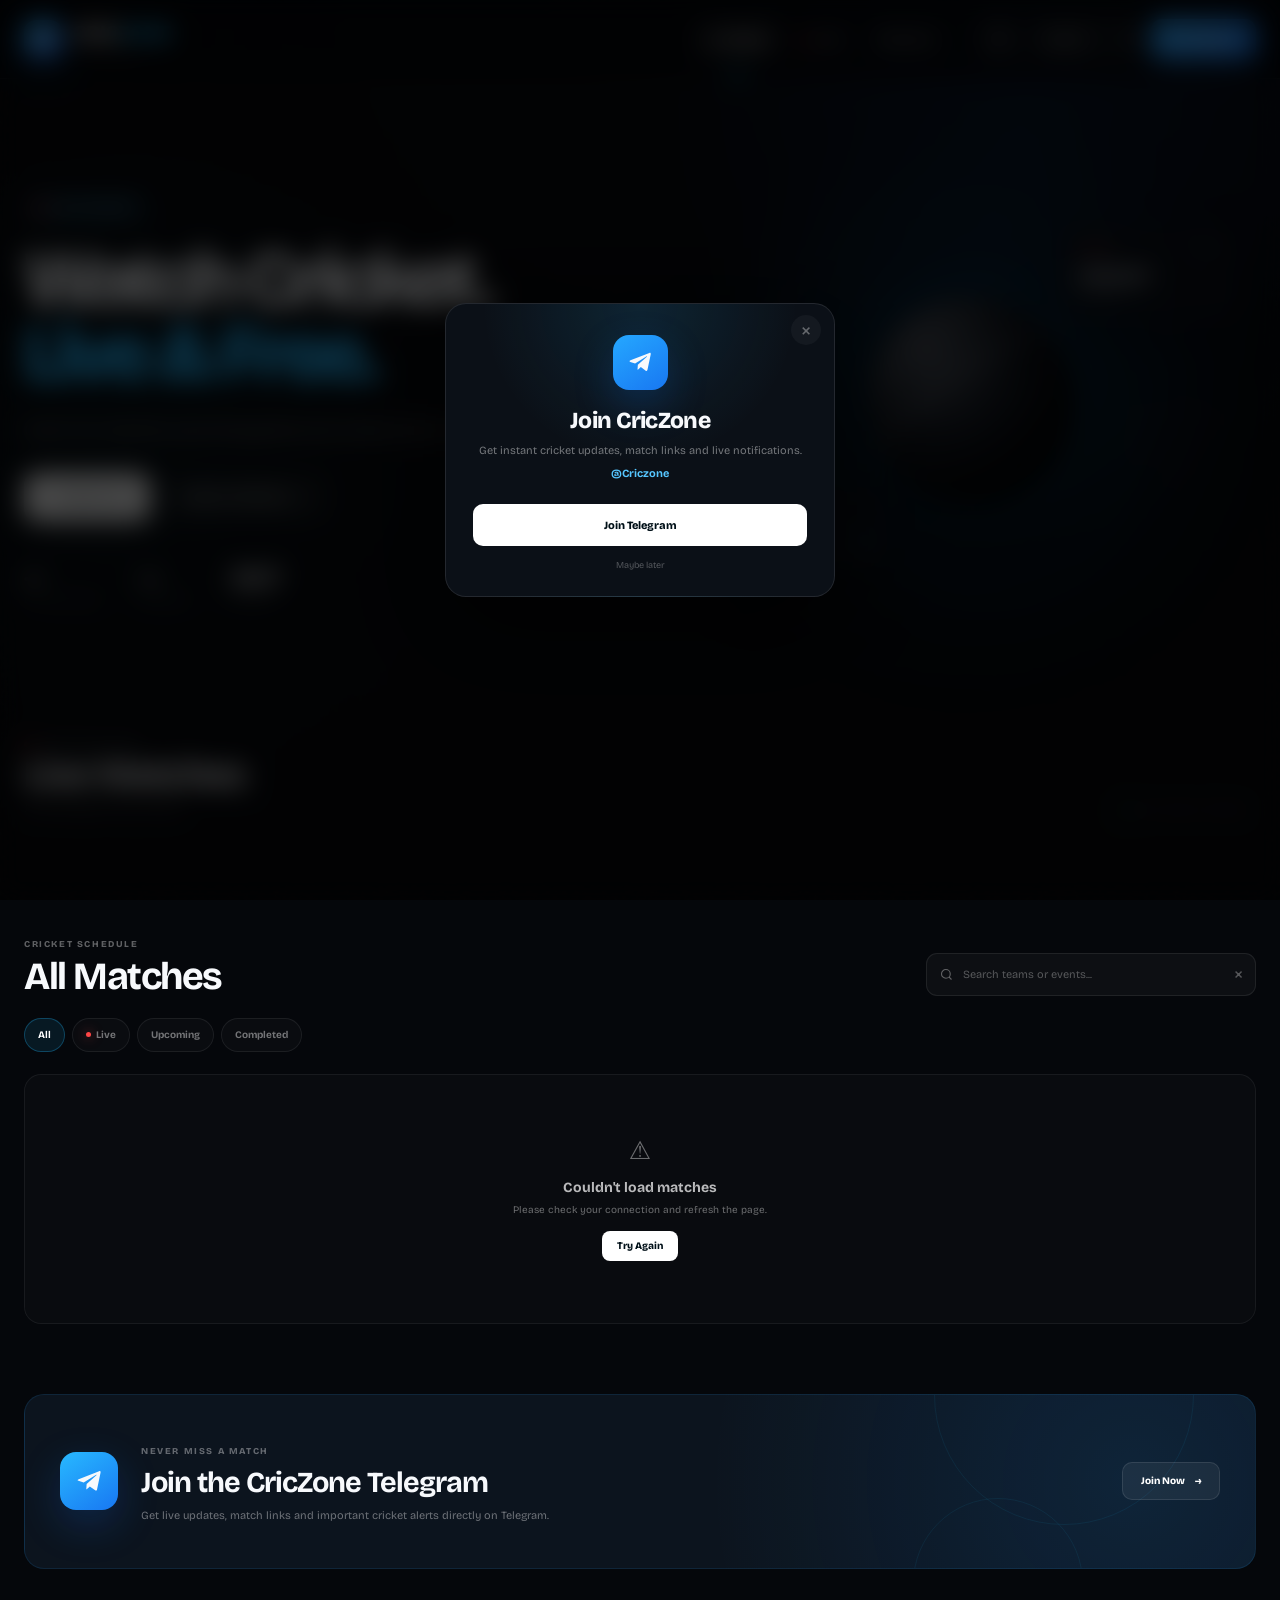
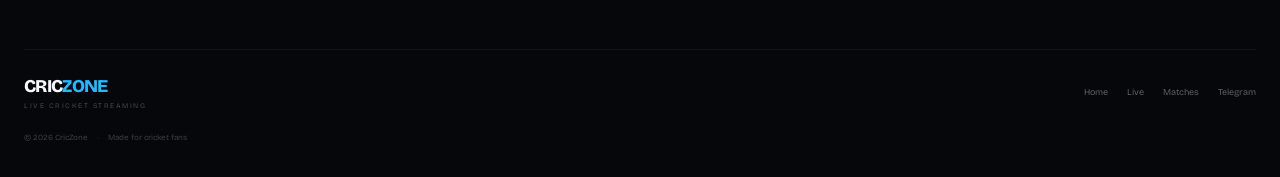
==== index.html @ 44eb7a5b "Add files via upload" ====
﻿<!DOCTYPE html>
<html lang="en">
<head>
  <meta charset="UTF-8">
  <meta name="viewport" content="width=device-width, initial-scale=1.0">

  <meta name="theme-color" content="#07111f">
  <meta name="description" content="CricZone - Live Cricket Streaming">

  <title>CricZone — Live Cricket</title>

  <!-- Fonts -->
  <link rel="preconnect" href="https://fonts.googleapis.com">
  <link rel="preconnect" href="https://fonts.gstatic.com" crossorigin>

  <link
    href="https://fonts.googleapis.com/css2?family=Bricolage+Grotesque:opsz,wght@12..96,400;12..96,500;12..96,600;12..96,700;12..96,800&display=swap"
    rel="stylesheet"
  >

  <!-- Main stylesheet -->
  <link rel="stylesheet" href="style.css">
</head>

<body>

  <!-- =====================================================
       BACKGROUND
  ====================================================== -->

  <div class="site-bg">
    <div class="bg-image"></div>
    <div class="bg-gradient"></div>
    <div class="bg-noise"></div>
  </div>


  <!-- =====================================================
       APP
  ====================================================== -->

  <div class="app">


    <!-- ===================================================
         HEADER
    ==================================================== -->

    <header class="topbar">

      <div class="topbar-inner">

        <!-- Brand -->
        <a href="index.html" class="brand" aria-label="CricZone Home">

          <div class="brand-mark">
            <span class="brand-ball"></span>
          </div>

          <div class="brand-text">
            <span class="brand-name">CRIC<span>ZONE</span></span>
            <small>LIVE CRICKET</small>
          </div>

        </a>


        <!-- Desktop Navigation -->
        <nav class="main-nav">

          <a href="#home" class="nav-link active">
            <span class="nav-icon">⌂</span>
            Home
          </a>

          <a href="#live" class="nav-link">
            <span class="live-dot"></span>
            Live
          </a>

          <a href="#matches" class="nav-link">
            Matches
          </a>

        </nav>


        <!-- Header Actions -->
        <div class="header-actions">

          <button
            class="icon-btn"
            id="headerSearchBtn"
            type="button"
            aria-label="Search"
          >
            <svg viewBox="0 0 24 24" fill="none">
              <circle cx="11" cy="11" r="7"></circle>
              <path d="M20 20L16.2 16.2"></path>
            </svg>
          </button>


          <select
            class="language-select"
            id="langSelect"
            aria-label="Language"
          >
            <option value="en">English</option>
            <option value="hi">हिन्दी</option>
            <option value="bn">বাংলা</option>
            <option value="ta">தமிழ்</option>
            <option value="te">తెలుగు</option>
            <option value="ml">മലയാളം</option>
            <option value="kn">ಕನ್ನಡ</option>
            <option value="mr">मराठी</option>
            <option value="gu">ગુજરાતી</option>
            <option value="pa">ਪੰਜਾਬੀ</option>
            <option value="or">ଓଡ଼ିଆ</option>
            <option value="as">অসমীয়া</option>
            <option value="ur">اردو</option>
          </select>


          <button
            class="telegram-btn"
            id="joinTelegramBtn"
            type="button"
          >
            <svg viewBox="0 0 24 24" fill="currentColor">
              <path d="M21.8 4.2L18.7 19c-.23 1.04-.84 1.3-1.7.81l-4.68-3.45-2.26 2.18c-.25.25-.46.46-.94.46l.34-4.77 8.68-7.84c.38-.34-.08-.53-.59-.19L6.82 12.85 2.18 11.4c-1.01-.32-1.03-1.01.21-1.5L20.52 2.8c.86-.32 1.61.2 1.28 1.4Z"/>
            </svg>

            <span>Telegram</span>
          </button>

        </div>

      </div>

    </header>



    <!-- ===================================================
         HERO
    ==================================================== -->

    <main id="home">

      <section class="hero">

        <div class="hero-content">

          <div class="hero-badge">
            <span class="hero-live-dot"></span>
            LIVE CRICKET
          </div>

          <h1>
            Watch Cricket.<br>
            <span>Live &amp; Free.</span>
          </h1>

          <p>
            Catch live matches, upcoming games and cricket action
            all in one place.
          </p>


          <div class="hero-actions">

            <a href="#live" class="hero-primary">
              <span class="play-small">▶</span>
              Watch Live
            </a>

            <a href="#matches" class="hero-secondary">
              Explore Matches
              <span>→</span>
            </a>

          </div>


          <div class="hero-stats">

            <div class="hero-stat">
              <strong id="heroLiveCount">—</strong>
              <span>Live Matches</span>
            </div>

            <div class="hero-stat-divider"></div>

            <div class="hero-stat">
              <strong id="heroMatchCount">—</strong>
              <span>Matches</span>
            </div>

            <div class="hero-stat-divider"></div>

            <div class="hero-stat">
              <strong>24/7</strong>
              <span>Cricket</span>
            </div>

          </div>

        </div>


        <!-- Hero visual -->
        <div class="hero-visual">

          <div class="hero-glow"></div>

          <div class="hero-orbit orbit-one"></div>
          <div class="hero-orbit orbit-two"></div>

          <div class="hero-ball">
            <div class="ball-seam"></div>
          </div>

          <div class="floating-card card-live">

            <div class="floating-card-top">
              <span class="mini-live">
                <i></i>
                LIVE
              </span>

              <span>NOW</span>
            </div>

            <div class="floating-match">
              <strong>CRICKET</strong>
              <small>Live Match</small>
            </div>

          </div>


          <div class="floating-card card-score">

            <span class="score-label">CRICKET LIVE</span>

            <strong>WATCH</strong>

            <span class="score-arrow">↗</span>

          </div>

        </div>

      </section>



      <!-- =================================================
           LIVE SECTION
      ================================================== -->

      <section class="content-section" id="live">

        <div class="section-heading">

          <div>
            <div class="section-kicker">
              <span class="section-live-dot"></span>
              HAPPENING NOW
            </div>

            <h2>Live Matches</h2>

            <p>
              Jump straight into the action.
            </p>
          </div>


          <div class="last-update-wrap">

            <span class="update-dot"></span>

            <span id="lastUpdate">
              LAST UPDATE: LOADING...
            </span>

          </div>

        </div>


        <div class="featured-live" id="featuredLive">

          <div class="featured-placeholder">
            <div class="skeleton-line large"></div>
            <div class="skeleton-line"></div>
          </div>

        </div>

      </section>



      <!-- =================================================
           SEARCH / FILTER BAR
      ================================================== -->

      <section class="matches-section" id="matches">

        <div class="matches-toolbar">

          <div class="matches-title">

            <span class="section-kicker">
              CRICKET SCHEDULE
            </span>

            <h2>All Matches</h2>

          </div>


          <div class="toolbar-right">

            <div class="search-wrap" id="searchWrap">

              <svg
                viewBox="0 0 24 24"
                fill="none"
                aria-hidden="true"
              >
                <circle cx="11" cy="11" r="7"></circle>
                <path d="M20 20L16.2 16.2"></path>
              </svg>

              <input
                type="text"
                id="searchInput"
                placeholder="Search teams or events..."
                autocomplete="off"
              >

              <button
                class="search-clear"
                id="searchClear"
                type="button"
                aria-label="Clear search"
              >
                ×
              </button>

            </div>

          </div>

        </div>


        <!-- Match filters -->
        <div class="filter-row">

          <button
            class="filter-btn active"
            type="button"
            data-filter="all"
          >
            All
          </button>

          <button
            class="filter-btn"
            type="button"
            data-filter="live"
          >
            <span class="filter-live-dot"></span>
            Live
          </button>

          <button
            class="filter-btn"
            type="button"
            data-filter="upcoming"
          >
            Upcoming
          </button>

          <button
            class="filter-btn"
            type="button"
            data-filter="completed"
          >
            Completed
          </button>

        </div>


        <!-- =================================================
             MATCH GRID
        ================================================== -->

        <div
          id="matchesGrid"
          class="matches-grid"
        >

          <div class="loading-state">

            <div class="loading-spinner"></div>

            <strong>Loading matches...</strong>

            <span>
              Fetching the latest cricket schedule
            </span>

          </div>

        </div>

      </section>



      <!-- =================================================
           TELEGRAM CTA
      ================================================== -->

      <section class="telegram-section">

        <div class="telegram-card">

          <div class="telegram-decoration telegram-decoration-one"></div>
          <div class="telegram-decoration telegram-decoration-two"></div>

          <div class="telegram-icon">

            <svg viewBox="0 0 24 24" fill="currentColor">
              <path d="M21.8 4.2L18.7 19c-.23 1.04-.84 1.3-1.7.81l-4.68-3.45-2.26 2.18c-.25.25-.46.46-.94.46l.34-4.77 8.68-7.84c.38-.34-.08-.53-.59-.19L6.82 12.85 2.18 11.4c-1.01-.32-1.03-1.01.21-1.5L20.52 2.8c.86-.32 1.61.2 1.28 1.4Z"/>
            </svg>

          </div>


          <div class="telegram-content">

            <span class="section-kicker">
              NEVER MISS A MATCH
            </span>

            <h2>
              Join the CricZone Telegram
            </h2>

            <p>
              Get live updates, match links and important cricket
              alerts directly on Telegram.
            </p>

          </div>


          <a
            href="https://t.me/+MueCDjlpoS8yNmJl"
            target="_blank"
            rel="noopener noreferrer"
            class="telegram-cta"
          >
            Join Now
            <span>→</span>
          </a>

        </div>

      </section>

    </main>



    <!-- ===================================================
         FOOTER
    ==================================================== -->

    <footer class="footer">

      <div class="footer-top">

        <a href="index.html" class="footer-brand">
          <span class="footer-brand-name">
            CRIC<span>ZONE</span>
          </span>

          <small>
            LIVE CRICKET STREAMING
          </small>
        </a>


        <div class="footer-links">

          <a href="#home">Home</a>
          <a href="#live">Live</a>
          <a href="#matches">Matches</a>

          <a
            href="https://t.me/+MueCDjlpoS8yNmJl"
            target="_blank"
            rel="noopener noreferrer"
          >
            Telegram
          </a>

        </div>

      </div>


      <div class="footer-bottom">

        <span>
          © <span id="currentYear"></span> CricZone
        </span>

        <span class="footer-separator">•</span>

        <span>
          Made for cricket fans
        </span>

      </div>

    </footer>

  </div>



  <!-- =====================================================
       TELEGRAM POPUP
  ====================================================== -->

  <div
    class="popup-overlay hidden"
    id="telegramModal"
    aria-hidden="true"
  >

    <div class="popup-wrap">

      <div class="popup-box">

        <button
          class="popup-close"
          id="popupClose"
          type="button"
          aria-label="Close"
        >
          ×
        </button>


        <div class="popup-icon">

          <svg viewBox="0 0 24 24" fill="currentColor">
            <path d="M21.8 4.2L18.7 19c-.23 1.04-.84 1.3-1.7.81l-4.68-3.45-2.26 2.18c-.25.25-.46.46-.94.46l.34-4.77 8.68-7.84c.38-.34-.08-.53-.59-.19L6.82 12.85 2.18 11.4c-1.01-.32-1.03-1.01.21-1.5L20.52 2.8c.86-.32 1.61.2 1.28 1.4Z"/>
          </svg>

        </div>


        <div class="popup-title">
          Join CricZone
        </div>

        <div class="popup-text">

          Get instant cricket updates,
          match links and live notifications.

          <strong>
            @Criczone
          </strong>

        </div>


        <a
          class="popup-join"
          id="joinButton"
          href="https://t.me/+MueCDjlpoS8yNmJl"
          target="_blank"
          rel="noopener noreferrer"
        >
          Join Telegram
        </a>


        <button
          class="popup-skip"
          id="closeButton"
          type="button"
        >
          Maybe later
        </button>

      </div>

    </div>

  </div>



  <!-- =====================================================
       TRANSLATION INDICATOR
  ====================================================== -->

  <div
    class="translate-indicator"
    id="translateIndicator"
  >

    <span class="translate-spinner"></span>

    <span id="translateMsg">
      Translating...
    </span>

  </div>



  <!-- =====================================================
       SCRIPTS
  ====================================================== -->

  <script src="app.js" defer></script>

</body>
</html>
---- style.css ----
﻿/* =========================================================
   CRICZONE
   GLOBAL STYLESHEET
   style.css
========================================================= */


/* =========================================================
   RESET
========================================================= */

* {
  box-sizing: border-box;
  margin: 0;
  padding: 0;
}

html {
  scroll-behavior: smooth;
}

body {
  min-height: 100vh;
  font-family: "Bricolage Grotesque", system-ui, sans-serif;
  background: #05070b;
  color: #f7f9fc;
  overflow-x: hidden;
  -webkit-font-smoothing: antialiased;
}

body.modal-open {
  overflow: hidden;
}

button,
input,
select {
  font: inherit;
}

button,
a {
  -webkit-tap-highlight-color: transparent;
}

button {
  border: 0;
  cursor: pointer;
}

a {
  color: inherit;
  text-decoration: none;
}


/* =========================================================
   GLOBAL BACKGROUND
========================================================= */

.site-bg {
  position: fixed;
  inset: 0;
  z-index: -10;
  pointer-events: none;
  overflow: hidden;
  background:
    radial-gradient(
      circle at 80% 15%,
      rgba(30, 120, 255, .13),
      transparent 30%
    ),
    radial-gradient(
      circle at 10% 55%,
      rgba(0, 198, 255, .07),
      transparent 28%
    ),
    #05070b;
}

.bg-image {
  position: absolute;
  inset: 0;
  opacity: .16;
  background:
    radial-gradient(
      circle at 50% 0%,
      rgba(255,255,255,.05),
      transparent 35%
    );
}

.bg-gradient {
  position: absolute;
  inset: 0;
  background:
    linear-gradient(
      180deg,
      rgba(5,7,11,0) 0%,
      #05070b 92%
    );
}

.bg-noise {
  position: absolute;
  inset: 0;
  opacity: .035;
  background-image:
    url("data:image/svg+xml,%3Csvg viewBox='0 0 180 180' xmlns='http://www.w3.org/2000/svg'%3E%3Cfilter id='n'%3E%3CfeTurbulence type='fractalNoise' baseFrequency='.85' numOctaves='4' stitchTiles='stitch'/%3E%3C/filter%3E%3Crect width='100%25' height='100%25' filter='url(%23n)' opacity='.7'/%3E%3C/svg%3E");
}


/* =========================================================
   APP
========================================================= */

.app {
  position: relative;
  min-height: 100vh;
}


/* =========================================================
   HEADER
========================================================= */

.topbar {
  position: sticky;
  top: 0;
  z-index: 100;
  width: 100%;
  border-bottom: 1px solid rgba(255,255,255,.07);
  background: rgba(5,7,11,.76);
  backdrop-filter: blur(22px);
  -webkit-backdrop-filter: blur(22px);
}

.topbar-inner {
  width: min(1440px, calc(100% - 48px));
  min-height: 78px;
  margin: auto;
  display: flex;
  align-items: center;
  justify-content: space-between;
  gap: 28px;
}


/* =========================================================
   BRAND
========================================================= */

.brand {
  display: inline-flex;
  align-items: center;
  gap: 11px;
  flex-shrink: 0;
}

.brand-mark,
.player-brand-mark {
  width: 38px;
  height: 38px;
  position: relative;
  display: grid;
  place-items: center;
  border-radius: 12px;
  overflow: hidden;
  background:
    linear-gradient(
      145deg,
      #18b9ff,
      #1766ff
    );
  box-shadow:
    0 10px 35px rgba(24,139,255,.25);
}

.brand-mark::before,
.player-brand-mark::before {
  content: "";
  position: absolute;
  inset: 5px;
  border: 1px solid rgba(255,255,255,.35);
  border-radius: 50%;
}

.brand-ball {
  width: 14px;
  height: 14px;
  border-radius: 50%;
  position: relative;
  background: #fff;
  box-shadow: 0 2px 7px rgba(0,0,0,.2);
}

.brand-ball::after {
  content: "";
  position: absolute;
  width: 18px;
  height: 4px;
  left: -2px;
  top: 5px;
  border-top: 1.5px solid #1766ff;
  border-radius: 50%;
  transform: rotate(-35deg);
}

.brand-text {
  display: flex;
  flex-direction: column;
  line-height: 1;
}

.brand-name,
.footer-brand-name,
.player-brand-text {
  font-size: 21px;
  font-weight: 800;
  letter-spacing: -.7px;
}

.brand-name span,
.footer-brand-name span,
.player-brand-text span {
  color: #22baff;
}

.brand-text small {
  margin-top: 5px;
  font-size: 7px;
  letter-spacing: 2px;
  color: rgba(255,255,255,.42);
}


/* =========================================================
   NAV
========================================================= */

.main-nav {
  display: flex;
  align-items: center;
  gap: 5px;
  margin-left: auto;
}

.nav-link {
  position: relative;
  padding: 10px 15px;
  color: rgba(255,255,255,.56);
  font-size: 14px;
  font-weight: 600;
  border-radius: 10px;
  transition: .25s ease;
}

.nav-link:hover,
.nav-link.active {
  color: #fff;
  background: rgba(255,255,255,.06);
}

.nav-link.active::after {
  content: "";
  position: absolute;
  left: 50%;
  bottom: -17px;
  width: 20px;
  height: 2px;
  transform: translateX(-50%);
  border-radius: 10px;
  background: #25b9ff;
  box-shadow: 0 0 15px #25b9ff;
}

.nav-icon {
  margin-right: 4px;
}

.live-dot,
.filter-live-dot,
.section-live-dot,
.status-dot-mini,
.update-dot {
  display: inline-block;
  width: 6px;
  height: 6px;
  margin-right: 5px;
  border-radius: 50%;
  background: #ff4646;
  box-shadow: 0 0 12px rgba(255,70,70,.7);
}


/* =========================================================
   HEADER ACTIONS
========================================================= */

.header-actions {
  display: flex;
  align-items: center;
  gap: 9px;
}

.icon-btn,
.player-top-btn {
  width: 40px;
  height: 40px;
  display: grid;
  place-items: center;
  color: rgba(255,255,255,.72);
  border: 1px solid rgba(255,255,255,.09);
  border-radius: 12px;
  background: rgba(255,255,255,.045);
  transition: .25s ease;
}

.icon-btn:hover,
.player-top-btn:hover {
  color: #fff;
  border-color: rgba(255,255,255,.2);
  background: rgba(255,255,255,.09);
}

.icon-btn svg,
.player-top-btn svg {
  width: 18px;
  height: 18px;
  stroke: currentColor;
  stroke-width: 1.8;
}

.language-select {
  height: 40px;
  padding: 0 30px 0 12px;
  color: rgba(255,255,255,.78);
  border: 1px solid rgba(255,255,255,.09);
  border-radius: 11px;
  outline: none;
  background: rgba(255,255,255,.045);
  font-size: 12px;
  cursor: pointer;
}

.language-select option {
  color: #111;
}

.telegram-btn {
  height: 40px;
  padding: 0 15px;
  display: inline-flex;
  align-items: center;
  gap: 7px;
  color: #fff;
  border-radius: 11px;
  background:
    linear-gradient(
      135deg,
      #25a8ff,
      #1877f2
    );
  box-shadow:
    0 9px 30px rgba(24,119,242,.18);
  font-size: 12px;
  font-weight: 700;
  transition: .25s ease;
}

.telegram-btn:hover {
  transform: translateY(-2px);
  box-shadow:
    0 13px 35px rgba(24,119,242,.3);
}

.telegram-btn svg {
  width: 15px;
  height: 15px;
}


/* =========================================================
   HERO
========================================================= */

.hero {
  width: min(1440px, calc(100% - 48px));
  min-height: 610px;
  margin: auto;
  display: grid;
  grid-template-columns: 1.05fr .95fr;
  align-items: center;
  gap: 30px;
  padding: 70px 0 65px;
}

.hero-content {
  position: relative;
  z-index: 2;
  max-width: 690px;
}

.hero-badge {
  width: max-content;
  display: inline-flex;
  align-items: center;
  padding: 8px 12px;
  margin-bottom: 20px;
  color: #8ddcff;
  border: 1px solid rgba(35,185,255,.18);
  border-radius: 999px;
  background: rgba(20,164,255,.07);
  font-size: 10px;
  font-weight: 800;
  letter-spacing: 1.6px;
}

.hero-live-dot {
  width: 7px;
  height: 7px;
  margin-right: 7px;
  border-radius: 50%;
  background: #ff4b55;
  box-shadow: 0 0 13px #ff4b55;
  animation: pulseDot 1.5s infinite;
}

.hero h1 {
  max-width: 720px;
  font-size: clamp(52px, 6.2vw, 92px);
  line-height: .93;
  letter-spacing: -4.5px;
  font-weight: 800;
}

.hero h1 span {
  color: #26b9ff;
  text-shadow: 0 0 40px rgba(38,185,255,.14);
}

.hero-content > p {
  max-width: 560px;
  margin-top: 25px;
  color: rgba(255,255,255,.56);
  font-size: 16px;
  line-height: 1.7;
}

.hero-actions {
  display: flex;
  align-items: center;
  gap: 12px;
  margin-top: 30px;
}

.hero-primary,
.hero-secondary {
  min-height: 48px;
  padding: 0 19px;
  display: inline-flex;
  align-items: center;
  justify-content: center;
  gap: 9px;
  border-radius: 12px;
  font-size: 13px;
  font-weight: 750;
  transition: .25s ease;
}

.hero-primary {
  color: #00111a;
  background: #fff;
  box-shadow: 0 12px 35px rgba(255,255,255,.08);
}

.hero-primary:hover {
  transform: translateY(-2px);
  box-shadow: 0 15px 40px rgba(255,255,255,.15);
}

.hero-secondary {
  color: rgba(255,255,255,.72);
  border: 1px solid rgba(255,255,255,.1);
  background: rgba(255,255,255,.035);
}

.hero-secondary:hover {
  color: #fff;
  background: rgba(255,255,255,.075);
}

.play-small {
  font-size: 11px;
}

.hero-stats {
  margin-top: 43px;
  display: flex;
  align-items: center;
  gap: 20px;
}

.hero-stat {
  display: flex;
  flex-direction: column;
  gap: 4px;
}

.hero-stat strong {
  font-size: 23px;
  font-weight: 800;
}

.hero-stat span {
  color: rgba(255,255,255,.4);
  font-size: 9px;
  text-transform: uppercase;
  letter-spacing: 1.2px;
}

.hero-stat-divider {
  width: 1px;
  height: 29px;
  background: rgba(255,255,255,.1);
}


/* =========================================================
   HERO VISUAL
========================================================= */

.hero-visual {
  position: relative;
  min-height: 500px;
  display: grid;
  place-items: center;
}

.hero-glow {
  position: absolute;
  width: 370px;
  height: 370px;
  border-radius: 50%;
  background: rgba(18,164,255,.13);
  filter: blur(70px);
}

.hero-orbit {
  position: absolute;
  border: 1px solid rgba(42,186,255,.14);
  border-radius: 50%;
  transform: rotate(-20deg);
}

.orbit-one {
  width: 390px;
  height: 230px;
  animation: orbitFloat 8s ease-in-out infinite;
}

.orbit-two {
  width: 300px;
  height: 420px;
  animation: orbitFloat 10s ease-in-out infinite reverse;
}

.hero-ball {
  position: relative;
  z-index: 2;
  width: 205px;
  height: 205px;
  border-radius: 50%;
  background:
    radial-gradient(
      circle at 30% 27%,
      #454b55,
      #10151d 43%,
      #05070a 75%
    );
  box-shadow:
    inset -20px -25px 45px rgba(0,0,0,.65),
    inset 12px 10px 30px rgba(255,255,255,.06),
    0 35px 90px rgba(0,0,0,.6),
    0 0 70px rgba(17,172,255,.12);
  animation: ballFloat 5s ease-in-out infinite;
}

.hero-ball::before {
  content: "";
  position: absolute;
  inset: 20px;
  border-radius: 50%;
  border: 2px solid rgba(255,255,255,.07);
}

.ball-seam {
  position: absolute;
  width: 245px;
  height: 55px;
  top: 75px;
  left: -20px;
  border-top: 2px solid rgba(255,255,255,.35);
  border-bottom: 2px solid rgba(255,255,255,.06);
  border-radius: 50%;
  transform: rotate(-35deg);
}

.floating-card {
  position: absolute;
  z-index: 4;
  padding: 14px;
  min-width: 170px;
  border: 1px solid rgba(255,255,255,.1);
  border-radius: 16px;
  background: rgba(12,16,23,.75);
  backdrop-filter: blur(18px);
  box-shadow: 0 25px 60px rgba(0,0,0,.3);
}

.card-live {
  top: 80px;
  right: 4%;
  animation: cardFloat 5.5s ease-in-out infinite;
}

.card-score {
  bottom: 85px;
  left: 5%;
  animation: cardFloat 6s ease-in-out infinite reverse;
}

.floating-card-top {
  display: flex;
  justify-content: space-between;
  color: rgba(255,255,255,.35);
  font-size: 8px;
  letter-spacing: 1px;
}

.mini-live {
  color: #ff5b63;
  font-weight: 800;
}

.mini-live i {
  display: inline-block;
  width: 5px;
  height: 5px;
  margin-right: 4px;
  border-radius: 50%;
  background: #ff5b63;
}

.floating-match {
  margin-top: 13px;
}

.floating-match strong {
  display: block;
  font-size: 17px;
}

.floating-match small {
  display: block;
  margin-top: 3px;
  color: rgba(255,255,255,.4);
  font-size: 9px;
}

.score-label {
  color: rgba(255,255,255,.35);
  font-size: 8px;
  letter-spacing: 1px;
}

.card-score strong {
  display: block;
  margin-top: 5px;
  font-size: 18px;
}

.score-arrow {
  position: absolute;
  right: 14px;
  bottom: 12px;
  color: #2bbaff;
}


/* =========================================================
   CONTENT
========================================================= */

.content-section,
.matches-section,
.telegram-section {
  width: min(1440px, calc(100% - 48px));
  margin: auto;
}

.content-section {
  padding: 25px 0 35px;
}

.section-heading {
  display: flex;
  align-items: flex-end;
  justify-content: space-between;
  gap: 25px;
  margin-bottom: 22px;
}

.section-kicker {
  color: rgba(255,255,255,.36);
  font-size: 9px;
  font-weight: 800;
  letter-spacing: 1.6px;
  text-transform: uppercase;
}

.section-heading h2,
.matches-title h2 {
  margin-top: 6px;
  font-size: clamp(26px, 3vw, 39px);
  line-height: 1;
  letter-spacing: -1.5px;
}

.section-heading p {
  margin-top: 8px;
  color: rgba(255,255,255,.4);
  font-size: 12px;
}

.last-update-wrap {
  display: flex;
  align-items: center;
  color: rgba(255,255,255,.32);
  font-size: 9px;
  letter-spacing: .8px;
}

.update-dot {
  width: 5px;
  height: 5px;
  background: #22bd7d;
  box-shadow: 0 0 10px rgba(34,189,125,.7);
}


/* =========================================================
   FEATURED LIVE
========================================================= */

.featured-live-card {
  position: relative;
  min-height: 255px;
  display: grid;
  grid-template-columns: 1.25fr 1fr;
  overflow: hidden;
  border: 1px solid rgba(255,255,255,.08);
  border-radius: 20px;
  background: #0b1017;
  box-shadow: 0 30px 80px rgba(0,0,0,.22);
}

.featured-image {
  position: relative;
  overflow: hidden;
}

.featured-image img {
  width: 100%;
  height: 100%;
  min-height: 255px;
  display: block;
  object-fit: cover;
}

.featured-image-overlay {
  position: absolute;
  inset: 0;
  background:
    linear-gradient(
      90deg,
      transparent 45%,
      #0b1017 100%
    );
}

.featured-live-content {
  position: relative;
  z-index: 2;
  align-self: center;
  padding: 35px;
}

.featured-live-label {
  display: flex;
  align-items: center;
  gap: 7px;
  color: #ff5c62;
  font-size: 9px;
  font-weight: 800;
  letter-spacing: 1.3px;
}

.featured-pulse {
  width: 6px;
  height: 6px;
  border-radius: 50%;
  background: #ff4c54;
  box-shadow: 0 0 12px #ff4c54;
  animation: pulseDot 1.3s infinite;
}

.featured-live-content h3 {
  margin-top: 13px;
  max-width: 450px;
  font-size: clamp(24px, 3vw, 36px);
  line-height: 1.05;
  letter-spacing: -1.3px;
}

.featured-live-content p {
  margin-top: 7px;
  color: rgba(255,255,255,.42);
  font-size: 12px;
}

.featured-meta {
  display: flex;
  gap: 14px;
  margin-top: 18px;
  color: rgba(255,255,255,.42);
  font-size: 10px;
}

.featured-meta span {
  display: inline-flex;
  align-items: center;
  gap: 5px;
}

.featured-meta svg {
  width: 11px;
  height: 11px;
}

.featured-watch-btn {
  margin-top: 21px;
  padding: 11px 16px;
  display: inline-flex;
  align-items: center;
  gap: 8px;
  color: #001018;
  border-radius: 10px;
  background: #fff;
  font-size: 11px;
  font-weight: 800;
  transition: .25s ease;
}

.featured-watch-btn:hover {
  transform: translateY(-2px);
}

.no-live-card {
  min-height: 130px;
  padding: 25px;
  display: flex;
  align-items: center;
  gap: 17px;
  border: 1px solid rgba(255,255,255,.07);
  border-radius: 17px;
  background: rgba(255,255,255,.025);
}

.no-live-icon {
  width: 50px;
  height: 50px;
  display: grid;
  place-items: center;
  border-radius: 14px;
  background: rgba(255,255,255,.05);
  font-size: 22px;
}

.no-live-card strong {
  display: block;
  font-size: 15px;
}

.no-live-card span {
  display: block;
  margin-top: 5px;
  color: rgba(255,255,255,.4);
  font-size: 11px;
}


/* =========================================================
   MATCHES
========================================================= */

.matches-section {
  padding: 60px 0;
}

.matches-toolbar {
  display: flex;
  align-items: flex-end;
  justify-content: space-between;
  gap: 20px;
}

.toolbar-right {
  width: min(330px, 100%);
}

.search-wrap {
  height: 43px;
  display: flex;
  align-items: center;
  gap: 9px;
  padding: 0 12px;
  border: 1px solid rgba(255,255,255,.08);
  border-radius: 11px;
  background: rgba(255,255,255,.035);
  transition: .25s ease;
}

.search-wrap:focus-within {
  border-color: rgba(37,185,255,.4);
  box-shadow: 0 0 0 3px rgba(37,185,255,.05);
}

.search-wrap > svg {
  width: 15px;
  height: 15px;
  flex-shrink: 0;
  stroke: rgba(255,255,255,.35);
  stroke-width: 1.8;
}

.search-wrap input {
  width: 100%;
  min-width: 0;
  border: 0;
  outline: 0;
  color: #fff;
  background: transparent;
  font-size: 11px;
}

.search-wrap input::placeholder {
  color: rgba(255,255,255,.3);
}

.search-clear {
  color: rgba(255,255,255,.3);
  background: none;
  font-size: 18px;
}

.filter-row {
  display: flex;
  gap: 7px;
  margin-top: 22px;
  margin-bottom: 22px;
  overflow-x: auto;
  scrollbar-width: none;
}

.filter-row::-webkit-scrollbar {
  display: none;
}

.filter-btn {
  height: 34px;
  padding: 0 13px;
  flex-shrink: 0;
  display: inline-flex;
  align-items: center;
  color: rgba(255,255,255,.43);
  border: 1px solid rgba(255,255,255,.07);
  border-radius: 999px;
  background: rgba(255,255,255,.025);
  font-size: 10px;
  font-weight: 700;
  transition: .2s ease;
}

.filter-btn:hover {
  color: #fff;
}

.filter-btn.active {
  color: #fff;
  border-color: rgba(35,185,255,.28);
  background: rgba(35,185,255,.1);
}

.filter-live-dot {
  width: 5px;
  height: 5px;
}


/* =========================================================
   MATCH GRID
========================================================= */

.matches-grid {
  display: grid;
  grid-template-columns:
    repeat(4, minmax(0, 1fr));
  gap: 15px;
}

.match-card {
  min-width: 0;
  overflow: hidden;
  border: 1px solid rgba(255,255,255,.07);
  border-radius: 15px;
  background: rgba(12,16,22,.75);
  transition:
    transform .3s ease,
    border-color .3s ease,
    box-shadow .3s ease;
}

.match-card:hover {
  transform: translateY(-5px);
  border-color: rgba(255,255,255,.14);
  box-shadow:
    0 20px 45px rgba(0,0,0,.25);
}

.match-thumbnail {
  position: relative;
  height: 160px;
  overflow: hidden;
  background: #111722;
}

.match-thumbnail img {
  width: 100%;
  height: 100%;
  display: block;
  object-fit: cover;
  transition: transform .5s ease;
}

.match-card:hover .match-thumbnail img {
  transform: scale(1.035);
}

.thumbnail-gradient {
  position: absolute;
  inset: 0;
  background:
    linear-gradient(
      180deg,
      rgba(0,0,0,.05),
      rgba(0,0,0,.55)
    );
}

.status-badge {
  position: absolute;
  top: 10px;
  left: 10px;
  height: 22px;
  padding: 0 8px;
  display: inline-flex;
  align-items: center;
  border-radius: 999px;
  background: rgba(4,7,11,.78);
  backdrop-filter: blur(8px);
  font-size: 8px;
  font-weight: 800;
  letter-spacing: .8px;
}

.status-badge.live {
  color: #ff646b;
}

.status-badge.upcoming {
  color: #ffbd55;
}

.status-badge.completed {
  color: rgba(255,255,255,.55);
}

.status-dot-mini {
  width: 4px;
  height: 4px;
}

.language-badge {
  position: absolute;
  right: 10px;
  bottom: 10px;
  padding: 5px 7px;
  display: inline-flex;
  align-items: center;
  gap: 4px;
  color: rgba(255,255,255,.75);
  border: 1px solid rgba(255,255,255,.12);
  border-radius: 6px;
  background: rgba(4,7,11,.72);
  backdrop-filter: blur(7px);
  font-size: 7px;
  font-weight: 700;
}

.language-badge svg {
  width: 9px;
  height: 9px;
}

.match-content {
  padding: 14px;
}

.match-title {
  display: -webkit-box;
  overflow: hidden;
  -webkit-box-orient: vertical;
  min-height: 36px;
  font-size: 13px;
  line-height: 1.35;
  font-weight: 750;
}

.match-tournament {
  overflow: hidden;
  margin-top: 5px;
  color: rgba(255,255,255,.38);
  white-space: nowrap;
  text-overflow: ellipsis;
  font-size: 9px;
}

.match-time {
  display: flex;
  align-items: center;
  gap: 5px;
  margin-top: 9px;
  color: rgba(255,255,255,.38);
  font-size: 9px;
}

.time-icon {
  color: rgba(255,255,255,.25);
}

.match-actions {
  margin-top: 12px;
}

.match-watch-btn,
.match-upcoming-btn,
.match-completed-btn {
  width: 100%;
  min-height: 35px;
  display: flex;
  align-items: center;
  justify-content: center;
  gap: 6px;
  border-radius: 8px;
  font-size: 9px;
  font-weight: 800;
  transition: .2s ease;
}

.match-watch-btn {
  color: #001018;
  background: #fff;
}

.match-watch-btn:hover {
  transform: translateY(-1px);
  box-shadow: 0 8px 20px rgba(255,255,255,.08);
}

.match-watch-btn.disabled {
  opacity: .35;
  cursor: not-allowed;
}

.watch-icon {
  font-size: 8px;
}

.match-upcoming-btn {
  flex-direction: column;
  color: #ffc55e;
  border: 1px solid rgba(255,189,85,.12);
  background: rgba(255,189,85,.05);
}

.match-upcoming-btn small {
  color: rgba(255,255,255,.35);
  font-size: 7px;
}

.match-completed-btn {
  color: rgba(255,255,255,.6);
  border: 1px solid rgba(255,255,255,.07);
  background: rgba(255,255,255,.025);
}


/* =========================================================
   WORLDWIDE STREAM
========================================================= */

.world-stream-btn {
  width: 100%;
  min-height: 30px;
  margin-top: 6px;
  padding: 0 8px;
  display: flex;
  align-items: center;
  gap: 6px;
  color: rgba(255,255,255,.42);
  border: 1px solid rgba(255,255,255,.06);
  border-radius: 8px;
  background: rgba(255,255,255,.025);
  font-size: 7px;
  font-weight: 800;
  letter-spacing: .4px;
  transition: .2s ease;
}

.world-stream-btn:hover,
.world-stream-btn.open {
  color: #63caff;
  border-color: rgba(35,185,255,.18);
  background: rgba(35,185,255,.055);
}

.world-stream-btn svg {
  width: 11px;
  height: 11px;
}

.ww-chevron {
  margin-left: auto;
  transition: transform .2s ease;
}

.world-stream-btn.open .ww-chevron {
  transform: rotate(180deg);
}

.world-panel {
  display: grid;
  grid-template-rows: 0fr;
  transition: .25s ease;
}

.world-panel.open {
  grid-template-rows: 1fr;
}

.world-panel-inner {
  min-height: 0;
  overflow: hidden;
}

.world-row {
  width: 100%;
  min-height: 29px;
  margin-top: 5px;
  padding: 0 9px;
  display: flex;
  align-items: center;
  gap: 7px;
  color: rgba(255,255,255,.58);
  border-radius: 7px;
  background: rgba(255,255,255,.025);
  text-align: left;
  font-size: 8px;
}

.world-row:hover {
  color: #fff;
  background: rgba(255,255,255,.07);
}

.world-flag {
  font-size: 12px;
}

.world-name {
  flex: 1;
}

.world-code {
  color: rgba(255,255,255,.25);
  font-size: 7px;
}


/* =========================================================
   LOADING / EMPTY
========================================================= */

.loading-state,
.empty-state {
  min-height: 250px;
  grid-column: 1 / -1;
  display: flex;
  align-items: center;
  justify-content: center;
  flex-direction: column;
  gap: 8px;
  color: rgba(255,255,255,.4);
  border: 1px solid rgba(255,255,255,.06);
  border-radius: 17px;
  background: rgba(255,255,255,.018);
}

.loading-state strong,
.empty-state h3 {
  color: rgba(255,255,255,.72);
  font-size: 14px;
}

.loading-state span,
.empty-state p {
  font-size: 10px;
}

.loading-spinner {
  width: 30px;
  height: 30px;
  margin-bottom: 6px;
  border: 2px solid rgba(255,255,255,.08);
  border-top-color: #24b9ff;
  border-radius: 50%;
  animation: spin .8s linear infinite;
}

.empty-icon {
  margin-bottom: 5px;
  font-size: 25px;
}

.empty-retry {
  margin-top: 7px;
  padding: 9px 15px;
  color: #001018;
  border-radius: 8px;
  background: #fff;
  font-size: 10px;
  font-weight: 800;
}


/* =========================================================
   TELEGRAM SECTION
========================================================= */

.telegram-section {
  padding: 10px 0 80px;
}

.telegram-card {
  position: relative;
  min-height: 175px;
  padding: 32px 35px;
  display: flex;
  align-items: center;
  gap: 23px;
  overflow: hidden;
  border: 1px solid rgba(37,166,255,.12);
  border-radius: 20px;
  background:
    radial-gradient(
      circle at 90% 50%,
      rgba(30,158,255,.12),
      transparent 38%
    ),
    rgba(16,27,39,.7);
}

.telegram-icon {
  width: 58px;
  height: 58px;
  flex-shrink: 0;
  display: grid;
  place-items: center;
  border-radius: 16px;
  background:
    linear-gradient(
      145deg,
      #28b9ff,
      #1877f2
    );
  box-shadow:
    0 14px 40px rgba(24,119,242,.22);
}

.telegram-icon svg {
  width: 27px;
  height: 27px;
}

.telegram-content {
  position: relative;
  z-index: 2;
  flex: 1;
}

.telegram-content h2 {
  margin-top: 7px;
  font-size: clamp(20px, 3vw, 29px);
  letter-spacing: -1px;
}

.telegram-content p {
  max-width: 570px;
  margin-top: 7px;
  color: rgba(255,255,255,.4);
  font-size: 11px;
  line-height: 1.6;
}

.telegram-cta {
  position: relative;
  z-index: 2;
  padding: 12px 18px;
  display: inline-flex;
  align-items: center;
  gap: 10px;
  color: #fff;
  border: 1px solid rgba(255,255,255,.1);
  border-radius: 10px;
  background: rgba(255,255,255,.06);
  font-size: 10px;
  font-weight: 800;
  transition: .25s ease;
}

.telegram-cta:hover {
  background: rgba(255,255,255,.11);
  transform: translateX(2px);
}

.telegram-decoration {
  position: absolute;
  border-radius: 50%;
  border: 1px solid rgba(35,185,255,.08);
}

.telegram-decoration-one {
  width: 260px;
  height: 260px;
  right: 5%;
  top: -130px;
}

.telegram-decoration-two {
  width: 170px;
  height: 170px;
  right: 14%;
  bottom: -100px;
}


/* =========================================================
   FOOTER
========================================================= */

.footer {
  width: min(1440px, calc(100% - 48px));
  margin: auto;
  padding: 25px 0 35px;
  border-top: 1px solid rgba(255,255,255,.06);
}

.footer-top {
  display: flex;
  align-items: center;
  justify-content: space-between;
  gap: 20px;
}

.footer-brand {
  display: flex;
  flex-direction: column;
}

.footer-brand-name {
  font-size: 18px;
}

.footer-brand small {
  margin-top: 4px;
  color: rgba(255,255,255,.25);
  font-size: 7px;
  letter-spacing: 1.5px;
}

.footer-links {
  display: flex;
  gap: 19px;
}

.footer-links a {
  color: rgba(255,255,255,.35);
  font-size: 9px;
  transition: .2s ease;
}

.footer-links a:hover {
  color: #fff;
}

.footer-bottom {
  margin-top: 23px;
  display: flex;
  align-items: center;
  gap: 9px;
  color: rgba(255,255,255,.22);
  font-size: 8px;
}

.footer-separator {
  opacity: .4;
}


/* =========================================================
   POPUP
========================================================= */

.popup-overlay {
  position: fixed;
  inset: 0;
  z-index: 9999;
  display: flex;
  align-items: center;
  justify-content: center;
  padding: 20px;
  background: rgba(0,0,0,.7);
  backdrop-filter: blur(13px);
  -webkit-backdrop-filter: blur(13px);
  opacity: 1;
  visibility: visible;
  transition: .25s ease;
}

.popup-overlay.hidden {
  opacity: 0;
  visibility: hidden;
  pointer-events: none;
}

.popup-overlay:not(.hidden):has(.popup-box) {
  animation: popupFade .25s ease;
}

.popup-wrap {
  width: min(390px, 100%);
}

.popup-box {
  position: relative;
  padding: 31px 27px 24px;
  text-align: center;
  border: 1px solid rgba(255,255,255,.1);
  border-radius: 21px;
  background:
    radial-gradient(
      circle at 50% 0%,
      rgba(35,185,255,.12),
      transparent 45%
    ),
    #0b1017;
  box-shadow: 0 35px 100px rgba(0,0,0,.55);
}

.popup-close {
  position: absolute;
  top: 11px;
  right: 13px;
  width: 30px;
  height: 30px;
  color: rgba(255,255,255,.35);
  border-radius: 50%;
  background: rgba(255,255,255,.04);
  font-size: 20px;
}

.popup-icon {
  width: 55px;
  height: 55px;
  margin: auto;
  display: grid;
  place-items: center;
  border-radius: 16px;
  background:
    linear-gradient(
      145deg,
      #25a8ff,
      #1877f2
    );
  box-shadow:
    0 15px 40px rgba(24,119,242,.22);
}

.popup-icon svg {
  width: 25px;
  height: 25px;
}

.popup-title {
  margin-top: 17px;
  font-size: 23px;
  font-weight: 800;
  letter-spacing: -.7px;
}

.popup-text {
  margin-top: 8px;
  color: rgba(255,255,255,.43);
  font-size: 11px;
  line-height: 1.65;
}

.popup-text strong {
  display: block;
  margin-top: 5px;
  color: #56c6ff;
}

.popup-join {
  width: 100%;
  height: 42px;
  margin-top: 21px;
  display: grid;
  place-items: center;
  color: #001018;
  border-radius: 10px;
  background: #fff;
  font-size: 11px;
  font-weight: 800;
  transition: .2s ease;
}

.popup-join:hover {
  transform: translateY(-1px);
}

.popup-skip {
  margin-top: 14px;
  color: rgba(255,255,255,.3);
  background: transparent;
  font-size: 9px;
}

.translate-indicator {
  position: fixed;
  right: 18px;
  bottom: 18px;
  z-index: 500;
  padding: 9px 12px;
  display: flex;
  align-items: center;
  gap: 8px;
  color: rgba(255,255,255,.65);
  border: 1px solid rgba(255,255,255,.09);
  border-radius: 10px;
  background: rgba(10,14,20,.9);
  backdrop-filter: blur(15px);
  font-size: 9px;
  opacity: 0;
  transform: translateY(8px);
  pointer-events: none;
  transition: .25s ease;
}

.translate-indicator.visible {
  opacity: 1;
  transform: translateY(0);
}

.translate-spinner {
  width: 11px;
  height: 11px;
  border: 1.5px solid rgba(255,255,255,.15);
  border-top-color: #2abaff;
  border-radius: 50%;
  animation: spin .7s linear infinite;
}


/* =========================================================
   PLAYER PAGE
========================================================= */

.player-page {
  position: fixed;
  inset: 0;
  overflow: hidden;
  background: #000;
  color: #fff;
  isolation: isolate;
}

.player-page video {
  position: absolute;
  inset: 0;
  z-index: 1;
  width: 100%;
  height: 100%;
  object-fit: contain;
  background: #000;
  transition: transform .25s ease;
}


/* =========================================================
   PLAYER TOPBAR
========================================================= */

.player-topbar {
  position: absolute;
  top: 0;
  left: 0;
  right: 0;
  z-index: 20;
  height: 76px;
  padding: 0 25px;
  display: flex;
  align-items: center;
  justify-content: space-between;
  background:
    linear-gradient(
      180deg,
      rgba(0,0,0,.8),
      transparent
    );
}

.player-brand {
  display: flex;
  align-items: center;
  gap: 9px;
  padding: 5px 8px 5px 5px;
  border-radius: 12px;
  background: rgba(0,0,0,.2);
  backdrop-filter: blur(8px);
}

.player-brand-mark {
  width: 34px;
  height: 34px;
  border-radius: 10px;
}

.player-brand-mark span {
  width: 11px;
  height: 11px;
  border-radius: 50%;
  background: #fff;
}

.player-brand-text {
  font-size: 17px;
}


/* =========================================================
   PLAYER OVERLAY
========================================================= */

.player-overlay {
  position: absolute;
  inset: 0;
  z-index: 10;
  display: flex;
  align-items: center;
  justify-content: center;
  flex-direction: column;
  gap: 17px;
  background:
    radial-gradient(
      circle,
      rgba(7,13,20,.45),
      rgba(0,0,0,.75)
    );
  transition: opacity .35s ease;
}

.player-overlay.gone {
  visibility: hidden;
  opacity: 0 !important;
}

.loading-ring {
  width: 45px;
  height: 45px;
  border: 2px solid rgba(255,255,255,.1);
  border-top-color: #26baff;
  border-radius: 50%;
  animation: spin .8s linear infinite;
}

.loading-content {
  display: flex;
  align-items: center;
  flex-direction: column;
  gap: 5px;
}

.loading-content strong {
  font-size: 13px;
}

.loading-content span {
  color: rgba(255,255,255,.35);
  font-size: 10px;
}


/* =========================================================
   BUFFER
========================================================= */

.buffer-spinner {
  position: absolute;
  z-index: 12;
  top: 50%;
  left: 50%;
  transform: translate(-50%, -50%);
  display: none !important;
}

.buffer-spinner div {
  width: 38px;
  height: 38px;
  border: 2px solid rgba(255,255,255,.15);
  border-top-color: #fff;
  border-radius: 50%;
  animation: spin .7s linear infinite;
}


/* =========================================================
   BIG PLAY
========================================================= */

.big-play {
  position: absolute;
  inset: 0;
  z-index: 15;
  display: grid;
  place-items: center;
  pointer-events: none;
  opacity: 0;
  transition: .25s ease;
}

.big-play.shown {
  opacity: 1;
}

.big-play.gone {
  opacity: 0;
}

.big-play-btn {
  width: 70px;
  height: 70px;
  display: grid;
  place-items: center;
  color: #001018;
  border: 1px solid rgba(255,255,255,.45);
  border-radius: 50%;
  background: rgba(255,255,255,.94);
  box-shadow: 0 20px 55px rgba(0,0,0,.4);
  pointer-events: auto;
  transition: .2s ease;
}

.big-play-btn:hover {
  transform: scale(1.07);
}

.big-play-btn svg {
  width: 24px;
  height: 24px;
  margin-left: 3px;
}


/* =========================================================
   ERROR
========================================================= */

.error-overlay {
  position: absolute;
  inset: 0;
  z-index: 40;
  display: flex;
  align-items: center;
  justify-content: center;
  padding: 20px;
  background: rgba(0,0,0,.72);
  backdrop-filter: blur(10px);
  opacity: 0;
  visibility: hidden;
  pointer-events: none;
  transition: .25s ease;
}

.error-overlay.show {
  opacity: 1;
  visibility: visible;
  pointer-events: auto;
}

.error-card {
  width: min(410px, 100%);
  padding: 30px;
  text-align: center;
  border: 1px solid rgba(255,255,255,.1);
  border-radius: 19px;
  background: #0c1118;
  box-shadow: 0 30px 90px rgba(0,0,0,.55);
}

.error-icon {
  width: 52px;
  height: 52px;
  margin: auto;
  display: grid;
  place-items: center;
  color: #ff686f;
  border: 1px solid rgba(255,104,111,.18);
  border-radius: 15px;
  background: rgba(255,80,90,.07);
}

.error-icon svg {
  width: 25px;
  height: 25px;
  stroke: currentColor;
  stroke-width: 1.7;
}

.error-card h2 {
  margin-top: 16px;
  font-size: 21px;
}

.error-card p {
  margin-top: 7px;
  color: rgba(255,255,255,.4);
  font-size: 11px;
  line-height: 1.6;
}

.retry-status {
  justify-content: center;
  align-items: center;
  gap: 6px;
  margin-top: 13px;
  color: #ffb54d;
  font-size: 9px;
}

.retry-status span {
  width: 6px;
  height: 6px;
  border-radius: 50%;
  background: #ffb54d;
  animation: pulseDot 1s infinite;
}

.error-actions {
  display: flex;
  gap: 8px;
  margin-top: 20px;
}

.error-retry-btn,
.support-btn {
  flex: 1;
  min-height: 40px;
  display: grid;
  place-items: center;
  border-radius: 9px;
  font-size: 10px;
  font-weight: 800;
}

.error-retry-btn {
  color: #001018;
  background: #fff;
}

.support-btn {
  color: rgba(255,255,255,.7);
  border: 1px solid rgba(255,255,255,.08);
  background: rgba(255,255,255,.04);
}


/* =========================================================
   PLAYER CONTROLS
========================================================= */

.player-controls {
  position: absolute;
  left: 20px;
  right: 20px;
  bottom: 18px;
  z-index: 30;
  padding: 0 13px 9px;
  border-radius: 13px;
  background:
    linear-gradient(
      180deg,
      rgba(0,0,0,0),
      rgba(0,0,0,.78)
    );
  transition:
    opacity .3s ease,
    transform .3s ease;
}

.player-controls.gone {
  opacity: 0;
  transform: translateY(8px);
  pointer-events: none;
}

.progress-area {
  position: relative;
  height: 14px;
  padding: 5px 0;
  cursor: pointer;
}

.progress-track {
  position: relative;
  width: 100%;
  height: 3px;
  overflow: visible;
  border-radius: 5px;
  background: rgba(255,255,255,.18);
}

.buffer-progress,
.played-progress {
  position: absolute;
  left: 0;
  top: 0;
  height: 100%;
  border-radius: inherit;
}

.buffer-progress {
  width: 0;
  background: rgba(255,255,255,.24);
}

.played-progress {
  width: 0;
  background: #26baff;
}

.progress-thumb {
  position: absolute;
  top: 50%;
  width: 9px;
  height: 9px;
  transform: translate(-50%, -50%);
  border-radius: 50%;
  background: #fff;
  box-shadow: 0 0 12px rgba(38,186,255,.6);
  opacity: 0;
  transition: opacity .15s ease;
}

.progress-area:hover .progress-thumb,
.progress-area.drag .progress-thumb {
  opacity: 1;
}

.control-bar {
  min-height: 40px;
  display: flex;
  align-items: center;
  gap: 5px;
}

.control-btn {
  width: 33px;
  height: 33px;
  display: grid;
  place-items: center;
  flex-shrink: 0;
  color: rgba(255,255,255,.76);
  border-radius: 8px;
  background: transparent;
  transition: .2s ease;
}

.control-btn:hover {
  color: #fff;
  background: rgba(255,255,255,.08);
}

.control-btn svg {
  display: block;
}

.controls-spacer {
  flex: 1;
}

.quality-btn {
  width: auto;
  padding: 0 8px;
  gap: 4px;
  font-size: 8px;
  font-weight: 800;
}

.live-pill {
  min-height: 23px;
  padding: 0 8px;
  display: inline-flex;
  align-items: center;
  gap: 5px;
  color: #ff5a5a;
  border: 1px solid rgba(255,69,69,.32);
  border-radius: 6px;
  background: rgba(255,69,69,.13);
  font-size: 8px;
  font-weight: 850;
  letter-spacing: .7px;
}

.live-pill .live-dot,
.live-pill .ldot {
  width: 5px;
  height: 5px;
  margin: 0;
  background: #ff4545;
  border-radius: 50%;
  box-shadow: 0 0 9px #ff4545;
}


/* =========================================================
   PLAYER INFO
========================================================= */

.stream-info {
  position: absolute;
  left: 23px;
  top: 75px;
  z-index: 20;
  pointer-events: none;
}

.stream-info-inner {
  padding: 8px 11px;
  border: 1px solid rgba(255,255,255,.08);
  border-radius: 9px;
  background: rgba(0,0,0,.3);
  backdrop-filter: blur(10px);
}

.stream-status {
  display: flex;
  align-items: center;
  gap: 5px;
  color: #ff5b61;
  font-size: 7px;
  font-weight: 800;
  letter-spacing: 1px;
}

.status-dot {
  width: 5px;
  height: 5px;
  border-radius: 50%;
  background: #ff4b55;
  box-shadow: 0 0 8px #ff4b55;
}

.stream-title {
  margin-top: 3px;
  max-width: 300px;
  color: rgba(255,255,255,.8);
  overflow: hidden;
  white-space: nowrap;
  text-overflow: ellipsis;
  font-size: 10px;
  font-weight: 700;
}


/* =========================================================
   PLAYER POPUP
========================================================= */

#popup {
  opacity: 0;
  visibility: hidden;
  pointer-events: none;
}

#popup.visible {
  opacity: 1;
  visibility: visible;
  pointer-events: auto;
}


/* =========================================================
   ANIMATIONS
========================================================= */

@keyframes spin {
  to {
    transform: rotate(360deg);
  }
}

@keyframes pulseDot {
  0%,
  100% {
    transform: scale(1);
    opacity: 1;
  }

  50% {
    transform: scale(.65);
    opacity: .55;
  }
}

@keyframes ballFloat {
  0%,
  100% {
    transform: translateY(0) rotate(0deg);
  }

  50% {
    transform: translateY(-14px) rotate(4deg);
  }
}

@keyframes orbitFloat {
  0%,
  100% {
    transform:
      rotate(-20deg)
      scale(1);
  }

  50% {
    transform:
      rotate(-12deg)
      scale(1.05);
  }
}

@keyframes cardFloat {
  0%,
  100% {
    transform: translateY(0);
  }

  50% {
    transform: translateY(-9px);
  }
}

@keyframes popupFade {
  from {
    opacity: 0;
  }

  to {
    opacity: 1;
  }
}


/* =========================================================
   RESPONSIVE — LARGE
========================================================= */

@media (max-width: 1200px) {

  .matches-grid {
    grid-template-columns:
      repeat(3, minmax(0, 1fr));
  }

  .hero h1 {
    font-size: clamp(
      50px,
      7vw,
      75px
    );
  }

  .hero-ball {
    width: 175px;
    height: 175px;
  }

  .orbit-one {
    width: 330px;
  }

  .orbit-two {
    height: 350px;
  }

}


/* =========================================================
   RESPONSIVE — TABLET
========================================================= */

@media (max-width: 900px) {

  .topbar-inner,
  .hero,
  .content-section,
  .matches-section,
  .telegram-section,
  .footer {
    width: min(
      100% - 32px,
      760px
    );
  }

  .main-nav {
    display: none;
  }

  .hero {
    grid-template-columns: 1fr;
    min-height: auto;
    padding-top: 65px;
  }

  .hero-content {
    max-width: 700px;
  }

  .hero-visual {
    min-height: 360px;
  }

  .featured-live-card {
    grid-template-columns: 1fr;
  }

  .featured-image {
    height: 220px;
  }

  .featured-image img {
    min-height: 220px;
  }

  .featured-image-overlay {
    background:
      linear-gradient(
        180deg,
        transparent 20%,
        #0b1017 100%
      );
  }

  .featured-live-content {
    margin-top: -55px;
  }

  .matches-grid {
    grid-template-columns:
      repeat(2, minmax(0, 1fr));
  }

}


/* =========================================================
   RESPONSIVE — MOBILE
========================================================= */

@media (max-width: 620px) {

  .topbar-inner {
    min-height: 66px;
    width: calc(100% - 22px);
    gap: 8px;
  }

  .brand-mark {
    width: 33px;
    height: 33px;
    border-radius: 10px;
  }

  .brand-name {
    font-size: 18px;
  }

  .brand-text small {
    font-size: 6px;
  }

  .header-actions {
    margin-left: auto;
    gap: 5px;
  }

  .icon-btn {
    width: 34px;
    height: 34px;
  }

  .language-select {
    width: 34px;
    padding: 0;
    color: transparent;
    background:
      rgba(255,255,255,.045)
      url("data:image/svg+xml,%3Csvg xmlns='http://www.w3.org/2000/svg' width='13' height='13' fill='none' stroke='%23ffffff' stroke-width='1.5'%3E%3Ccircle cx='6.5' cy='6.5' r='5.5'/%3E%3Cpath d='M1 6.5h11M6.5 1c1.4 1.5 2 3.4 2 5.5s-.6 4-2 5.5c-1.4-1.5-2-3.4-2-5.5s.6-4 2-5.5Z'/%3E%3C/svg%3E")
      center / 14px no-repeat;
  }

  .telegram-btn {
    width: 34px;
    padding: 0;
    justify-content: center;
  }

  .telegram-btn span {
    display: none;
  }

  .hero {
    width: calc(100% - 28px);
    padding: 48px 0 35px;
  }

  .hero h1 {
    font-size: clamp(
      46px,
      14vw,
      68px
    );
    letter-spacing: -3px;
  }

  .hero-content > p {
    margin-top: 19px;
    font-size: 13px;
    line-height: 1.6;
  }

  .hero-actions {
    margin-top: 22px;
  }

  .hero-primary,
  .hero-secondary {
    min-height: 44px;
    padding: 0 14px;
    font-size: 11px;
  }

  .hero-stats {
    margin-top: 29px;
    gap: 13px;
  }

  .hero-stat strong {
    font-size: 18px;
  }

  .hero-stat span {
    font-size: 7px;
  }

  .hero-visual {
    min-height: 290px;
  }

  .hero-ball {
    width: 135px;
    height: 135px;
  }

  .ball-seam {
    width: 170px;
    top: 50px;
    left: -17px;
  }

  .orbit-one {
    width: 250px;
    height: 155px;
  }

  .orbit-two {
    width: 200px;
    height: 280px;
  }

  .hero-glow {
    width: 250px;
    height: 250px;
  }

  .floating-card {
    min-width: 125px;
    padding: 10px;
    border-radius: 12px;
  }

  .card-live {
    top: 30px;
    right: 0;
  }

  .card-score {
    bottom: 30px;
    left: 0;
  }

  .floating-match {
    margin-top: 8px;
  }

  .floating-match strong {
    font-size: 13px;
  }

  .section-heading,
  .matches-toolbar {
    align-items: flex-start;
    flex-direction: column;
  }

  .last-update-wrap {
    align-self: flex-start;
  }

  .content-section,
  .matches-section,
  .telegram-section,
  .footer {
    width: calc(100% - 28px);
  }

  .content-section {
    padding-top: 15px;
  }

  .section-heading h2,
  .matches-title h2 {
    font-size: 27px;
  }

  .featured-live-card {
    min-height: 0;
  }

  .featured-image {
    height: 180px;
  }

  .featured-image img {
    min-height: 180px;
  }

  .featured-live-content {
    margin-top: -32px;
    padding: 21px;
  }

  .featured-live-content h3 {
    font-size: 23px;
  }

  .matches-section {
    padding: 42px 0;
  }

  .toolbar-right {
    width: 100%;
  }

  .search-wrap {
    width: 100%;
  }

  .matches-grid {
    grid-template-columns: 1fr;
    gap: 12px;
  }

  .match-thumbnail {
    height: 185px;
  }

  .match-content {
    padding: 13px;
  }

  .telegram-section {
    padding-bottom: 55px;
  }

  .telegram-card {
    padding: 24px;
    align-items: flex-start;
    flex-direction: column;
  }

  .telegram-content p {
    font-size: 10px;
  }

  .telegram-cta {
    width: 100%;
    justify-content: center;
  }

  .footer-top {
    align-items: flex-start;
    flex-direction: column;
  }

  .footer-links {
    flex-wrap: wrap;
    gap: 12px;
  }

  .footer-bottom {
    flex-wrap: wrap;
  }


  /* Player mobile */

  .player-topbar {
    height: 62px;
    padding: 0 12px;
  }

  .player-brand-text {
    font-size: 15px;
  }

  .player-brand-mark {
    width: 30px;
    height: 30px;
  }

  .stream-info {
    left: 12px;
    top: 62px;
  }

  .stream-info-inner {
    max-width: 235px;
  }

  .player-controls {
    left: 7px;
    right: 7px;
    bottom: 5px;
    padding: 0 7px 6px;
  }

  .control-bar {
    gap: 1px;
  }

  .control-btn {
    width: 31px;
    height: 31px;
  }

  .quality-btn {
    padding: 0 6px;
  }

  .live-pill {
    padding: 0 6px;
    font-size: 7px;
  }

  .big-play-btn {
    width: 58px;
    height: 58px;
  }

  .error-card {
    padding: 24px 20px;
  }

}


/* =========================================================
   RESPONSIVE — SMALL MOBILE
========================================================= */

@media (max-width: 380px) {

  .hero h1 {
    font-size: 43px;
  }

  .hero-secondary {
    display: none;
  }

  .hero-primary {
    width: 100%;
  }

  .hero-actions {
    display: block;
  }

  .hero-stats {
    gap: 9px;
  }

  .hero-stat-divider {
    height: 23px;
  }

  .player-controls {
    left: 3px;
    right: 3px;
  }

  .control-btn {
    width: 28px;
  }

  .quality-btn {
    padding: 0 4px;
  }

}


/* =========================================================
   REDUCED MOTION
========================================================= */

@media (prefers-reduced-motion: reduce) {

  *,
  *::before,
  *::after {
    animation-duration: .01ms !important;
    animation-iteration-count: 1 !important;
    scroll-behavior: auto !important;
    transition-duration: .01ms !important;
  }

}
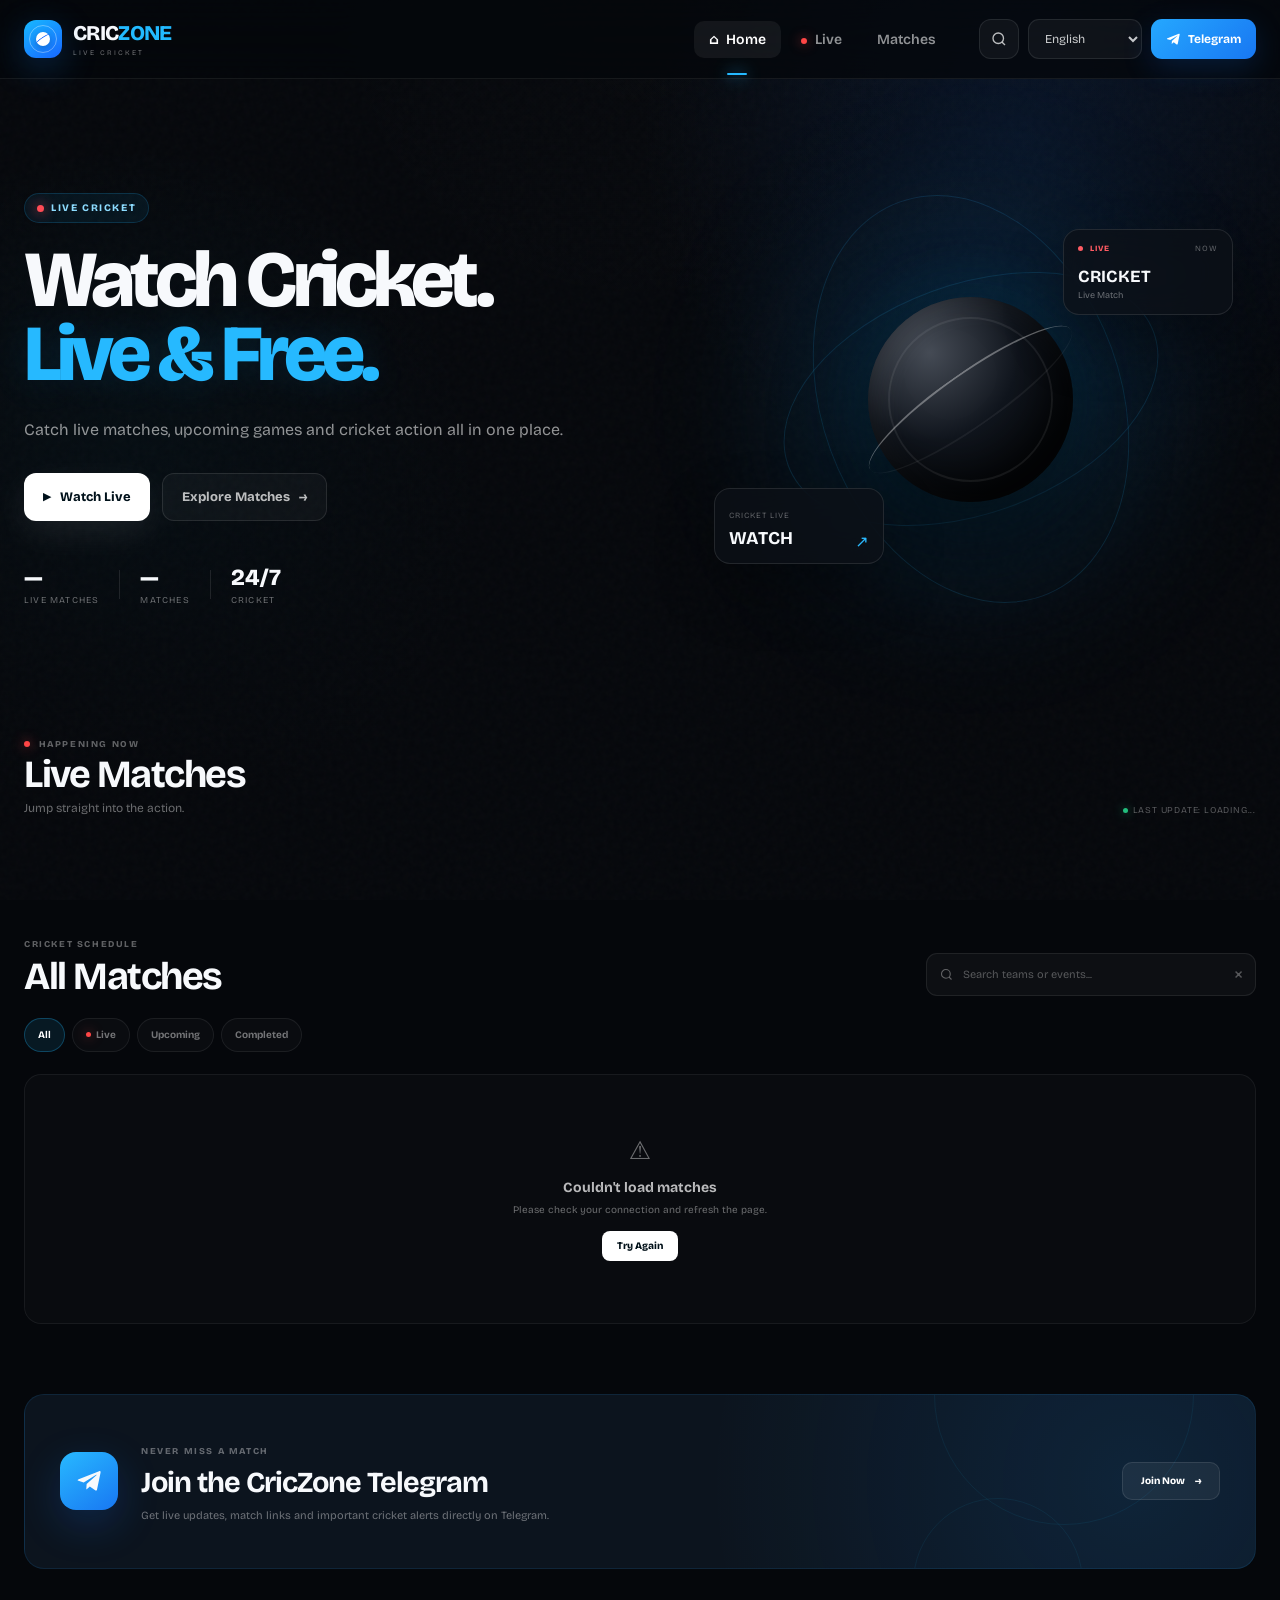
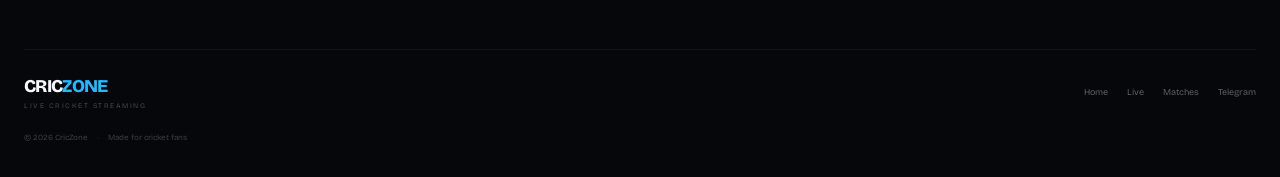
==== commit fff11f88: "Enable installable CricZone PWA" ====
--- a/index.html
+++ b/index.html
@@ -20,6 +20,12 @@
 
   <!-- Main stylesheet -->
   <link rel="stylesheet" href="style.css">
+
+<meta name="mobile-web-app-capable" content="yes">
+<meta name="apple-mobile-web-app-capable" content="yes">
+<link rel="manifest" href="./manifest.json">
+<link rel="icon" href="./icon-512.svg" type="image/svg+xml">
+<link rel="apple-touch-icon" href="./icon-512.svg">
 </head>
 
 <body>
@@ -640,5 +646,7 @@
 
   <script src="app.js" defer></script>
 
+
+<script>if("serviceWorker" in navigator){window.addEventListener("load",()=>navigator.serviceWorker.register("./service-worker.js",{scope:"./"}).catch(e=>console.warn("CricZone PWA:",e)));}</script>
 </body>
 </html>
--- a/style.css
+++ b/style.css
@@ -776,6 +776,7 @@
   min-height: 255px;
   display: block;
   object-fit: cover;
+  object-position: center top;
 }
 
 .featured-image-overlay {
@@ -1050,6 +1051,7 @@
   height: 100%;
   display: block;
   object-fit: cover;
+  object-position: center top;
   transition: transform .5s ease;
 }
 
@@ -2625,7 +2627,7 @@
   }
 
   .match-thumbnail {
-    height: 185px;
+    height: 210px;
   }
 
   .match-content {
@@ -2789,4 +2791,459 @@
     transition-duration: .01ms !important;
   }
 
-}+}
+
+/* =========================================
+   PLAYER CLEANUP
+   ========================================= */
+
+/* Hide LIVE / match information box everywhere */
+.stream-info {
+    display: none !important;
+}
+
+/* =========================================
+   PLAYER CLEANUP
+   ========================================= */
+
+/* Hide LIVE / match information box */
+.stream-info {
+    display: none !important;
+}
+
+/* =========================================
+   PLAYER CLEANUP
+   ========================================= */
+
+/* Hide LIVE / match information */
+.stream-info {
+    display: none !important;
+}
+
+
+/* =========================================
+   PHONE LANDSCAPE
+   ========================================= */
+
+@media screen and (max-width: 900px) and (orientation: landscape) {
+
+    /* CRICZONE logo */
+    .logo-btn {
+        position: fixed !important;
+
+        /* FANCODE ke LEFT side */
+        top: 12px !important;
+        left: auto !important;
+        right: 115px !important;
+
+        z-index: 9999 !important;
+
+        transform: scale(0.55) !important;
+        transform-origin: top right !important;
+    }
+
+    .logo-btn img {
+        height: 36px !important;
+        width: auto !important;
+    }
+}
+
+
+/* =========================================
+   SMALL PHONE LANDSCAPE
+   ========================================= */
+
+@media screen and (max-width: 600px) and (orientation: landscape) {
+
+    .logo-btn {
+        position: fixed !important;
+
+        top: 9px !important;
+        left: auto !important;
+        right: 105px !important;
+
+        z-index: 9999 !important;
+
+        transform: scale(0.48) !important;
+        transform-origin: top right !important;
+    }
+
+    .logo-btn img {
+        height: 34px !important;
+    }
+}
+/* =========================================================
+   CRICZONE LOGO — FIXED LEFT
+========================================================= */
+
+.player-topbar {
+    justify-content: flex-start !important;
+}
+
+.player-brand {
+    position: absolute !important;
+    left: 18px !important;
+    top: 14px !important;
+
+    margin: 0 !important;
+    z-index: 999 !important;
+}
+
+/* Desktop */
+.player-brand-mark {
+    width: 34px !important;
+    height: 34px !important;
+}
+
+.player-brand-text {
+    font-size: 17px !important;
+}
+
+/* =========================================================
+   PHONE LANDSCAPE
+========================================================= */
+
+@media (max-width: 900px) and (orientation: landscape) {
+
+    .player-brand {
+        left: 10px !important;
+        top: 8px !important;
+        gap: 5px !important;
+        padding: 3px 6px 3px 3px !important;
+    }
+
+    .player-brand-mark {
+        width: 25px !important;
+        height: 25px !important;
+        border-radius: 7px !important;
+    }
+
+    .player-brand-text {
+        font-size: 12px !important;
+        letter-spacing: -.3px !important;
+    }
+}
+/* =========================================================
+   CRICZONE PREMIUM QUALITY MENU
+========================================================= */
+
+.quality-menu {
+  position: fixed;
+  width: 190px;
+  max-width: calc(100vw - 20px);
+
+  padding: 8px;
+
+  background:
+    linear-gradient(
+      145deg,
+      rgba(25, 25, 28, .98),
+      rgba(8, 8, 10, .98)
+    );
+
+  border: 1px solid rgba(255,255,255,.10);
+
+  border-radius: 16px;
+
+  box-shadow:
+    0 18px 50px rgba(0,0,0,.55),
+    0 5px 18px rgba(0,0,0,.35),
+    inset 0 1px 0 rgba(255,255,255,.06);
+
+  backdrop-filter: blur(22px);
+  -webkit-backdrop-filter: blur(22px);
+
+  z-index: 99999;
+
+  opacity: 0;
+
+  transform:
+    translateY(10px)
+    scale(.96);
+
+  transform-origin:
+    bottom right;
+
+  pointer-events: none;
+
+  transition:
+    opacity .18s ease,
+    transform .18s cubic-bezier(.2,.8,.2,1);
+}
+
+
+.quality-menu.show {
+  opacity: 1;
+
+  transform:
+    translateY(0)
+    scale(1);
+
+  pointer-events: auto;
+}
+
+
+/* Header */
+
+.quality-menu-header {
+  display: flex;
+  align-items: center;
+  justify-content: space-between;
+
+  padding:
+    7px 9px 9px;
+
+  margin-bottom: 3px;
+
+  color: rgba(255,255,255,.62);
+
+  font-size: 11px;
+  font-weight: 700;
+
+  letter-spacing: .7px;
+
+  text-transform: uppercase;
+}
+
+
+.quality-auto {
+  font-size: 9px;
+
+  padding:
+    3px 6px;
+
+  border-radius: 5px;
+
+  color: rgba(255,255,255,.55);
+
+  background:
+    rgba(255,255,255,.07);
+
+  border:
+    1px solid rgba(255,255,255,.07);
+}
+
+
+/* Options */
+
+.quality-options {
+  display: flex;
+  flex-direction: column;
+
+  gap: 3px;
+}
+
+
+.quality-option {
+  width: 100%;
+
+  min-height: 40px;
+
+  display: flex;
+  align-items: center;
+  justify-content: space-between;
+
+  padding:
+    0 11px;
+
+  border: 0;
+  outline: none;
+
+  border-radius: 10px;
+
+  background:
+    transparent;
+
+  color:
+    rgba(255,255,255,.82);
+
+  font-family: inherit;
+
+  font-size: 13px;
+  font-weight: 600;
+
+  cursor: pointer;
+
+  transition:
+    background .16s ease,
+    color .16s ease,
+    transform .12s ease;
+}
+
+
+.quality-option:hover {
+  background:
+    rgba(255,255,255,.09);
+
+  color:
+    #fff;
+
+  transform:
+    translateX(2px);
+}
+
+
+.quality-option:active {
+  transform:
+    scale(.97);
+}
+
+
+/* Selected quality */
+
+.quality-option.active {
+  color:
+    #fff;
+
+  background:
+    rgba(255,255,255,.10);
+
+  box-shadow:
+    inset 2px 0 0 rgba(255,255,255,.85);
+}
+
+
+.quality-name {
+  display: flex;
+  align-items: center;
+}
+
+
+.quality-check {
+  width: 20px;
+  height: 20px;
+
+  display: flex;
+  align-items: center;
+  justify-content: center;
+
+  border-radius: 50%;
+
+  background:
+    rgba(255,255,255,.12);
+
+  color:
+    #fff;
+
+  font-size: 12px;
+  font-weight: 800;
+}
+
+
+/* Quality button */
+
+#bq {
+  position: relative;
+
+  min-width: 62px;
+
+  height: 38px;
+
+  padding:
+    0 10px;
+
+  gap: 5px;
+
+  border-radius: 10px;
+
+  transition:
+    background .18s ease,
+    border-color .18s ease,
+    transform .12s ease;
+}
+
+
+#bq:hover {
+  background:
+    rgba(255,255,255,.10);
+
+  border-color:
+    rgba(255,255,255,.16);
+}
+
+
+#bq:active {
+  transform:
+    scale(.94);
+}
+
+
+#qlbl {
+  font-size: 11px;
+  font-weight: 800;
+
+  letter-spacing: .25px;
+
+  white-space: nowrap;
+}
+
+
+/* =========================================================
+   MOBILE / LANDSCAPE
+========================================================= */
+
+@media (max-width: 700px) {
+
+  .quality-menu {
+    width: 165px;
+
+    padding: 7px;
+
+    border-radius: 14px;
+  }
+
+  .quality-menu-header {
+    font-size: 10px;
+
+    padding:
+      6px 8px 8px;
+  }
+
+  .quality-option {
+    min-height: 38px;
+
+    padding:
+      0 10px;
+
+    font-size: 12px;
+
+    border-radius: 9px;
+  }
+
+  #bq {
+    min-width: 55px;
+
+    height: 35px;
+
+    padding:
+      0 8px;
+  }
+
+  #qlbl {
+    font-size: 10px;
+  }
+
+}
+
+
+@media (max-width: 900px) and (orientation: landscape) {
+
+  .quality-menu {
+    width: 160px;
+
+    border-radius: 13px;
+
+    padding: 6px;
+  }
+
+  .quality-option {
+    min-height: 35px;
+
+    font-size: 11px;
+  }
+
+  .quality-menu-header {
+    font-size: 9px;
+  }
+
+}
